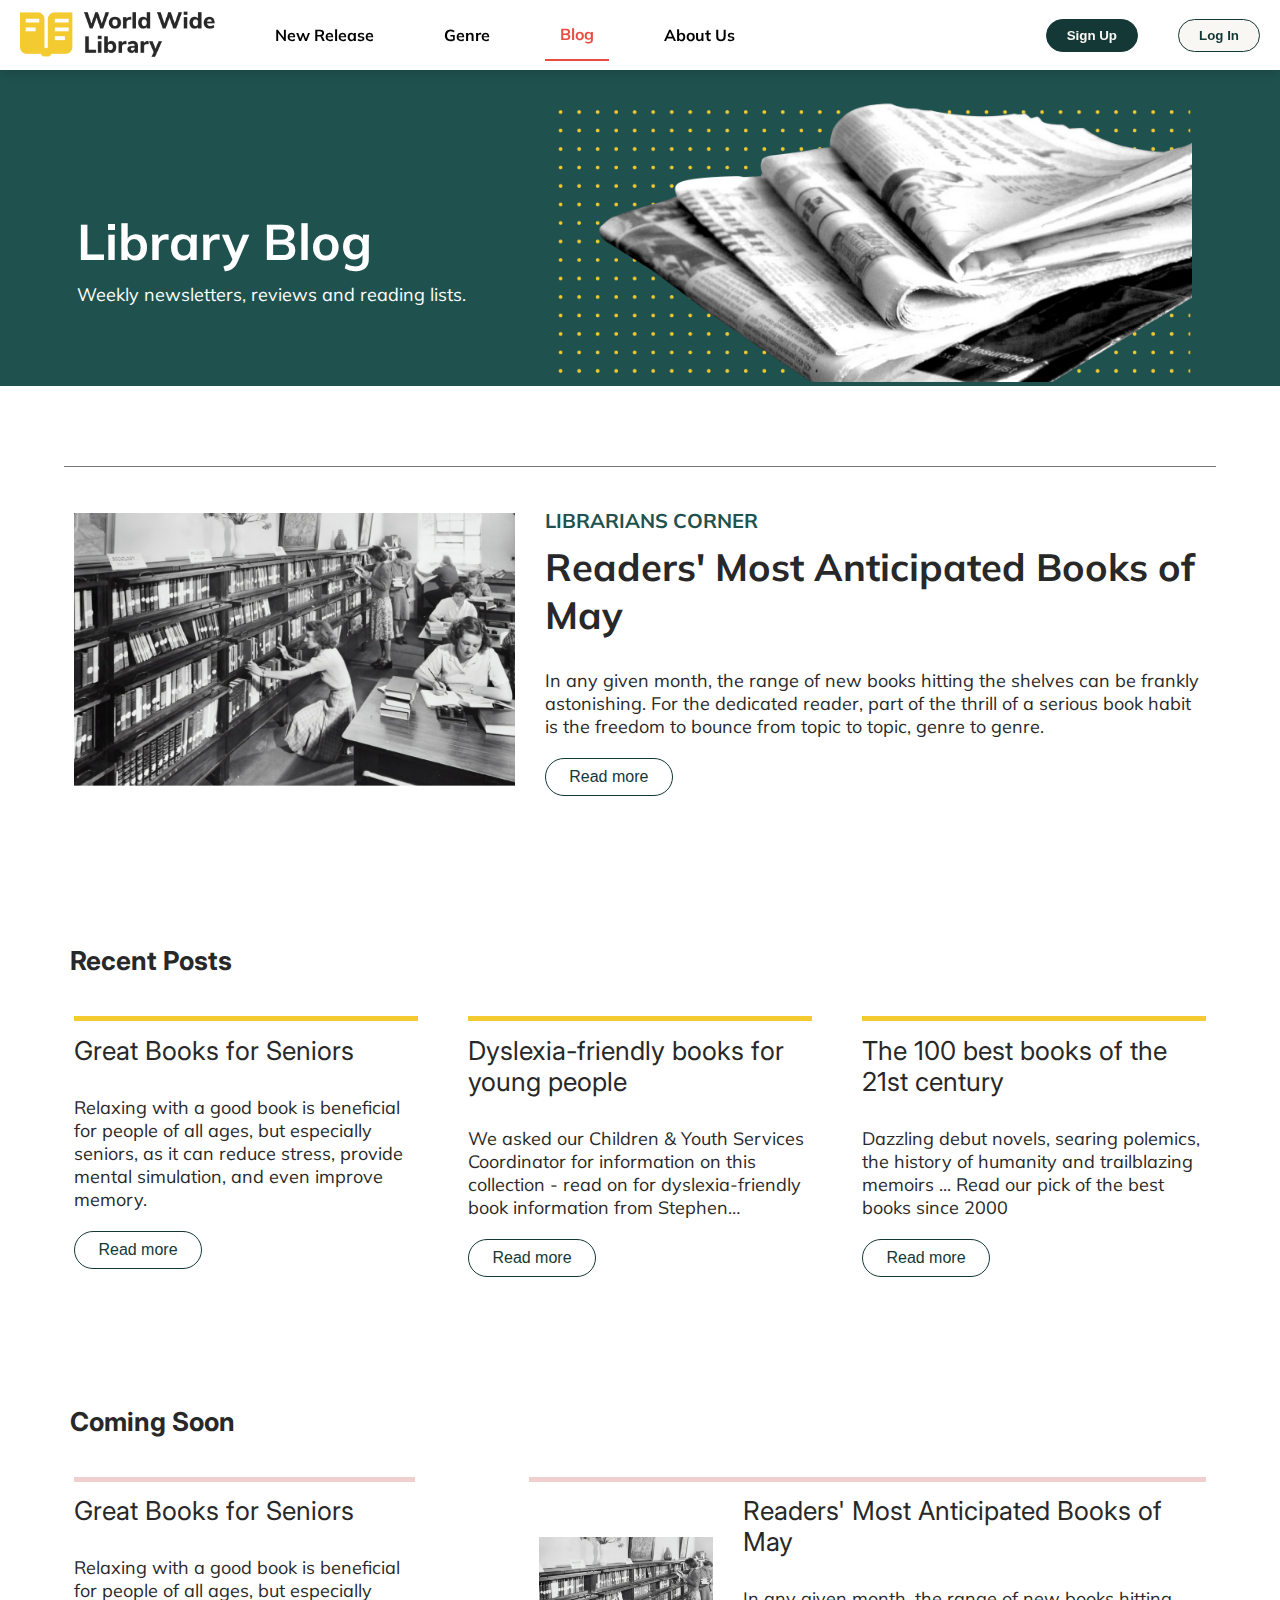
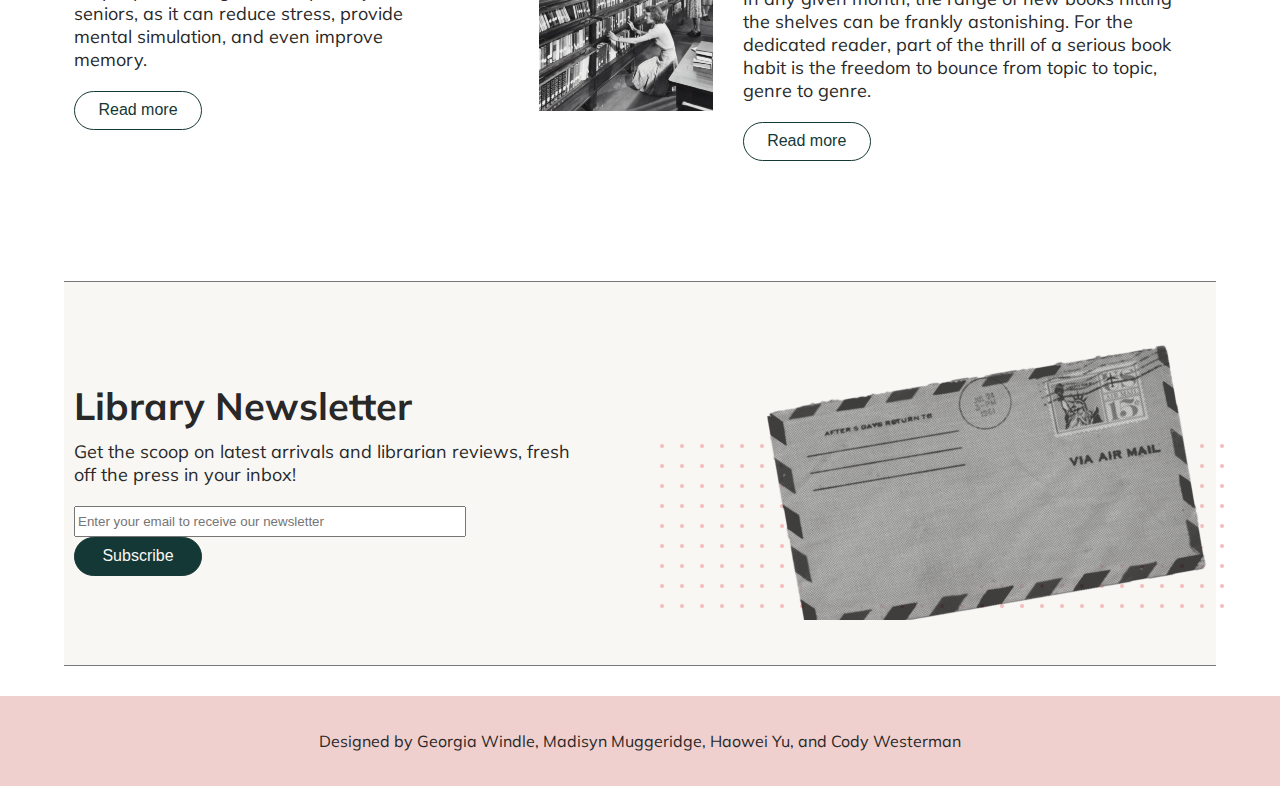
==== blog.html @ 8b312329 "commented the html pages" ====
<!DOCTYPE html>
<html lang="en">
<head>
    <link rel="stylesheet" type="text/css" href="CSS/style.css">
    <link rel="preconnect" href="https://fonts.gstatic.com">
    <link href="https://fonts.googleapis.com/css2?family=Inter:wght@400;700&family=Mulish:wght@400;700&display=swap" rel="stylesheet">

    <meta charset="UTF-8">
    <meta http-equiv="X-UA-Compatible" content="IE=edge">
    <meta name="viewport" content="width=device-width, initial-scale=1.0">
    <title>World Wide Library</title>
</head>


<body>

  <div id="nav-container">
    <div id="links">
        <a class="nav-links" id="logo" href="index.html"><img src=Assets/WWL_logo.png width="200px"></a>
        <a class="nav-links" href='#'>New Release</a>
        <a class="nav-links" href='#'>Genre</a>
        <a class="nav-links current-page" href='blog.html'>Blog</a>
        <a class="nav-links" href='#'>About Us</a>
    </div>
    <div id="buttons-home">
        <button id="signup" type="button">Sign Up</button>
        <button id="login" type="button">Log In</button>
    </div>
  </div>

    <header>
        <div class="blog-hero-grid-container"> <!-- page hero grid layout-->
            <div class="blog-hero-content">
                <h1 class="blog-hero-heading">Library Blog</h1>
                <p class="blog-hero-description">Weekly newsletters, reviews and reading lists.</p>
            </div>
            <div><img src="Assets/blog-hero-image.png" id="blog-hero" alt="black and white newspaper stack"></div>
        </div>
    </header>

  <div class="medium-spacer"></div>
  <div class="medium-spacer"></div>


    <div class="blog-grid-container blog-librarian-section"> <!-- Blog call to action section -->
        <div><img src="Assets/old-library.png" id="blog-image" alt="Black and white picture of women in library"></div>
        <div class="blog-content">
          <p class="blog-title blog-librarian-title">LIBRARIANS CORNER</p>
          <h2>Readers' Most Anticipated Books of May</h2>
          <p> In any given month, the range of new books hitting the shelves can be frankly astonishing. For the dedicated reader, 
            part of the thrill of a serious book habit is the freedom to bounce from topic to topic, genre to genre. </p>
          <button class="readMore-button">Read more</button>
          </div>
      </div>

  <div class="medium-spacer"></div>
  <div class="medium-spacer"></div>

    <h3 class="blog-tile-heading">Recent Posts</h3>   <!-- Blog post tiles (recent posts) -->
    <div class="blog-post-container">
      <div class="blog-post-content ">
        <h2 class="blog-post-title">Great Books for Seniors</h2>
        <p> Relaxing with a good book is beneficial for people of all ages, but especially seniors, 
          as it can reduce stress, provide mental simulation, and even improve memory. </p>
          <button class="readMore-button ">Read more</button>
      </div>
      <div class="blog-post-content">
        <h2 class="blog-post-title">Dyslexia-friendly books for young people</h2>
        <p> We asked our Children & Youth Services Coordinator  for information on this collection 
          - read on for dyslexia-friendly book information from Stephen… </p>
            <button class="readMore-button ">Read more</button>
      </div>
      <div class="blog-post-content">
        <h2 class="blog-post-title">The 100 best books of the 21st century</h2>
        <p> Dazzling debut novels, searing polemics, the history of humanity and trailblazing memoirs ... 
          Read our pick of the best books since 2000 </p>
        <button class="readMore-button">Read more</button>
      </div>
    </div>

    <div class="medium-spacer"></div>
    <div class="medium-spacer"></div>

    <h3 class="blog-tile-heading">Coming Soon</h3> 
  <div class="coming-soon-container"> <!-- Blog post tiles (coming soon) -->
    <div class="coming-soon-content">
      <h2 class="blog-post-title">Great Books for Seniors</h2>
      <p>Relaxing with a good book is beneficial for people of all ages, but especially seniors, 
        as it can reduce stress, provide mental simulation, and even improve memory.</p>
      <button class="readMore-button">Read more</button>
    </div>
    <div class="coming-soon-container-right">
      <div><img src="Assets/old-library-sqaure.png" id="blog-image-square" alt="Black and white picture of women in library"></div>
      <div class="blog-content">
        <h2 class="blog-post-title">Readers' Most Anticipated Books of May</h2>
        <p> In any given month, the range of new books hitting the shelves can be frankly astonishing. For the dedicated reader, 
          part of the thrill of a serious book habit is the freedom to bounce from topic to topic, genre to genre. </p>
        <button class="readMore-button">Read more</button>
      </div>
    </div>
  </div>

  <div class="medium-spacer"></div>
  <div class="medium-spacer"></div>

  <div class="newsletter-grid-container" id="horizontal-lines"> <!-- Newsletter call to action section -->
    <div id="newsletter-content">
      <h2 id="newsletter">Library Newsletter</h2>
      <p id="newsletter-text"> Get the scoop on latest arrivals and librarian reviews, fresh off the press in your inbox!</p>
      <div>
        <label id="email" for="email-input"></label>
        <input type="text" name="Email"id="email-input" placeholder="Enter your email to receive our newsletter">
        <button id="email-button" type="button">Subscribe</button>
      </div>
    </div>
    <div class="newsletter-image">
      <img src="Assets/newsletter-image-small.png"  alt="two books stacked one in front of the other">
    </div>
  </div>
    
    <script src="JS/code.js"></script>
    <footer> <!-- footer who it is designed by-->
      Designed by Georgia Windle, Madisyn Muggeridge, Haowei Yu, and Cody Westerman
      </footer>

</body>
</html>
---- CSS/style.css ----
html, body {
  margin: 0;
  padding: 0;
  background-color: #ffffff;
  font-family: 'Mulish', sans-serif;
  color: #282828;
}

/* nav */

#nav-container {
  width: 100%;
  display: inline-flex;
  flex-direction: row;
  align-content: center;
  justify-content: space-between;
  height: 70px;
  position: sticky; top: 0px;
  background-color: #ffffff;
  box-shadow: 0px 4px 8px rgba(0, 0, 0, 0.12);
}

#links, #buttons-home{
  display: inline-flex;
  justify-content: center;
  align-content: center;
}

.nav-links, #signup, #login {
  font-weight: 700;
  margin: 0px 20px;
  margin-top: auto;
  margin-bottom: auto;
  padding: 15px;
  text-decoration: none;
  color: black;
}

.nav-links:hover {
  background-color: #E84E3E;
  color: #ffffff;
  padding: 15px;
}

.current-page {
  color: #E84E3E;
  border-bottom: 2px #E84E3E solid;
}

#logo{
  margin-top: 8px;
  margin-bottom: 0px;
  padding: 0px;
}

#logo:hover {
  background-color: #ffffff;
}

/* buttons */

#signup, #login, .search-button, .readMore-button,
#email-button, .sample-button, .borrow-button  {
  padding: 8px 20px;
  border-radius: 80px;
  border: 1px solid #143836;
}

#login, .search-button,
.readMore-button, .sample-button {
  background-color: #F9F7F4;
  color: #143836;
}

.readMore-button {
  background-color: #ffffff;
}

#signup, #email-button, .borrow-button {
  background-color: #143836;
  color: #F9F7F4;
}

.borrow-button {
  margin-bottom: 10px;
}

#login:hover, 
.search-button:hover, 
.readMore-button:hover,
.sample-button:hover {
  background-color: #143836;
  color: #F9F7F4;
  cursor: pointer;
}

#signup:hover, #email-button:hover, .borrow-button:hover {
  background-color: #F9F7F4;
  color:#143836;
  cursor: pointer;
  border: 1px solid #143836;
}

.search-button, .readMore-button,
#email-button{
  width: 10vw;
  height: 3vw;
  font-size: 16px;
}

/* home and blog headers */

.hero-grid-container {
  grid-template-columns: 50fr 50fr;
  grid-gap: 48px;
  display: flex;
  padding: 40px 30px -5px 30px;
  background-color: #F9F7F4;
}

#hero-image {
  width: 50vw;
  object-position: bottom;
}

.hero-content{
  padding-top: 14vw;
  padding-left: 10vw;
  padding-right: 3vw;
}

.hero {
  margin-bottom: 24px;
}

.hero-description {
    margin-bottom: 8px;
}

#hero-input{
width: 20vw;
height: 2.3vw;
padding-left: 4px;
}

#hero-input::placeholder{
   padding-left: 4px;
}

#blog-image {
  width: 100%;
}

#blog-image-square {
  width: 100%;
  padding-top: 10px;
}

.blog-hero-grid-container {
  grid-template-columns: 50fr 50fr;
  padding: 40px 30px -5px 30px;
  grid-gap: 48px;
  display: flex;
  background-color: #1F524F;
  padding-top: 30px;
}

.blog-hero-content{
  padding-top: 6vw;
  padding-left: 6vw;
  padding-right: 3vw;
}

#blog-hero {
  width: 50vw;
}

.blog-hero-heading {
  margin-bottom: 10px;
  color: #FFFFFF;
}

.blog-hero-description {
  color: #FFFFFF;
}

.medium-spacer{
    height: 40px;
}

/* page content */

.grid-container, 
.blog-grid-container,
.newsletter-grid-container,
.blog-post-container,
.coming-soon-container,
.coming-soon-container-right, 
.book-description-container{
  display: grid;
  grid-template-columns: 13vw 13vw 13vw 13vw 13vw 13vw;
  grid-gap: 10px;
  padding: 10px;
  padding-bottom: 20px;
  justify-content: center;
  margin-left: 5vw;
  margin-right: 5vw;
}

.grid-container > div, 
.blog-grid-container > div,
.newsletter-grid-container > div,
.blog-post-container > div,
.coming-soon-container > div,
.coming-soon-container-right > div
.book-description-container > div {
  text-align: left;
  padding-top: 0.5px;
  font-size: 20px;
  margin-right: auto;
}

.blog-grid-container, .newsletter-grid-container {
  grid-template-columns: 40fr 60fr;
  padding: 40px 10px;
  grid-gap: 30px;
}

.book-description-container{
  grid-template-columns: 50fr 50fr;
  border-bottom: 1px #787878 solid;
  align-items: center;
   justify-items: center;
   padding-top: 20px;
   padding-bottom: 40px;
}

.book-description > h2 {
  margin-bottom: 10px;
}

.book-options {
  display: flex;
  flex-direction: column;
  justify-content: center;
}

#book-image-description{
  margin: 30px 0px;
  border-radius: 10px;
}

.book-synopsis >p {
  padding: 20px 0px;
  margin-bottom: 0px;
}

.book-details {
  display: flex;
  flex-direction: row;
  justify-content: space-between;
  padding-top: 20px;
}

.book-author {
  font-size: 25px;
}


.newsletter-grid-container {
  background-color: #F9F7F4;
  grid-template-columns: 60fr 4fr;
  margin-bottom: 30px;
  grid-gap: 10px;
}

.blog-grid-container > div, 
.newsletter-grid-container > div,
.coming-soon-container-right > div {
  margin: auto;
  color: #282828;
}

.coming-soon-container {
  grid-template-columns: 31.5fr 68.5fr;
  grid-gap: 50px;
}

.coming-soon-container-right {
  grid-template-columns: 40fr 60fr;
  grid-gap: 30px;
  border-top: solid 5px #F0D0CE;
  display: flex;
  justify-content: center;
}

.coming-soon-large-title {
  margin-bottom: 10px;
}

.blog-librarian-section {
  border-top: 1px #787878 solid;
}

.blog-librarian-title {
  font-weight: 700;
  font-size: 20px;
}

.blog-post-title {
  margin-top: 1vw;
  margin-bottom: 30px;
  font-family: 'Inter', sans-serif;
  font-style: normal;
  font-size: 26px;
  font-weight: 400;
}

.blog-tile-heading {
  margin-left: 5.5vw;
  font-family: 'Inter', sans-serif;
  font-style: normal;
  font-weight: 700;
  font-size: 26px;
  line-height: 38px;
}

.blog-post-container {
  display:grid;
  grid-template-columns: auto auto auto;
  grid-gap: 50px;
}

.blog-post-content {
  border-top: 5px solid #F3CA30;
}

.coming-soon-content {
  border-top: solid 5px #F0D0CE;
}

.newsletter-image {
  width: 90%;
}

#horizontal-lines {
  border-bottom: 1px #787878 solid;
  border-top: 1px #787878 solid;
}

.blog-title {
  color: #1F524F;
  margin: 0px;
}

#newsletter {
  margin-bottom: 10px;
}

#email-input {
  width: 30vw;
  height: 2vw;
}

#email {
  display: flex;
}

h3 {
  margin-left: 8.5vw;
  font-style: normal;
  font-weight: 600;
  font-size: 25px;
  line-height: 38px;
}
  
h4 {
  font-size: 18px;
  padding-top: 0;
  margin-bottom: 0px;
}
  
h2 {
  margin-top: 10px;
  margin-bottom: 30px;
  font-size: 38px;
}
  
h1 {
  font-size: 50px;
}
  
p{
  margin-top: 0px;
  margin-bottom: 20px;
  font-size: 18px;
}

footer{
  background-color: #F0D0CE;
  height: 10vh;
  text-align: center;
  display: flex;
  justify-content: center;
  flex-direction: column;
}

/* Book hover  */

#book-image {
  width: 100%;
  backface-visibility: hidden;
  opacity: 1;
  display: block;
  transition: .5s ease;
}

.book-zoom{
  overflow: hidden;
  border-radius: 3%;
  position: relative;
}

.book-zoom:hover #book-image {
  transform: scale(1.1);
  filter: blur(2px);
  transition: all .5s ease;
}

.book-zoom:hover .hidden-background {
  opacity: 1;
}

.hidden-text {
  font-size: 20px;
  line-height: 27px;
  color: #FFFFFF;

  justify-content: center;
  align-items: center;
  padding: 16px 32px;
  background: #282828;
  border-radius: 80px;

  margin: auto;
}

.hidden-background{
    transition: .5s ease;
    opacity: 0;
    position: absolute;
    top: 50%;
    left: 50%;
    transform: translate(-50%, -50%);
    -ms-transform: translate(-50%, -50%);
    text-align: center;
}
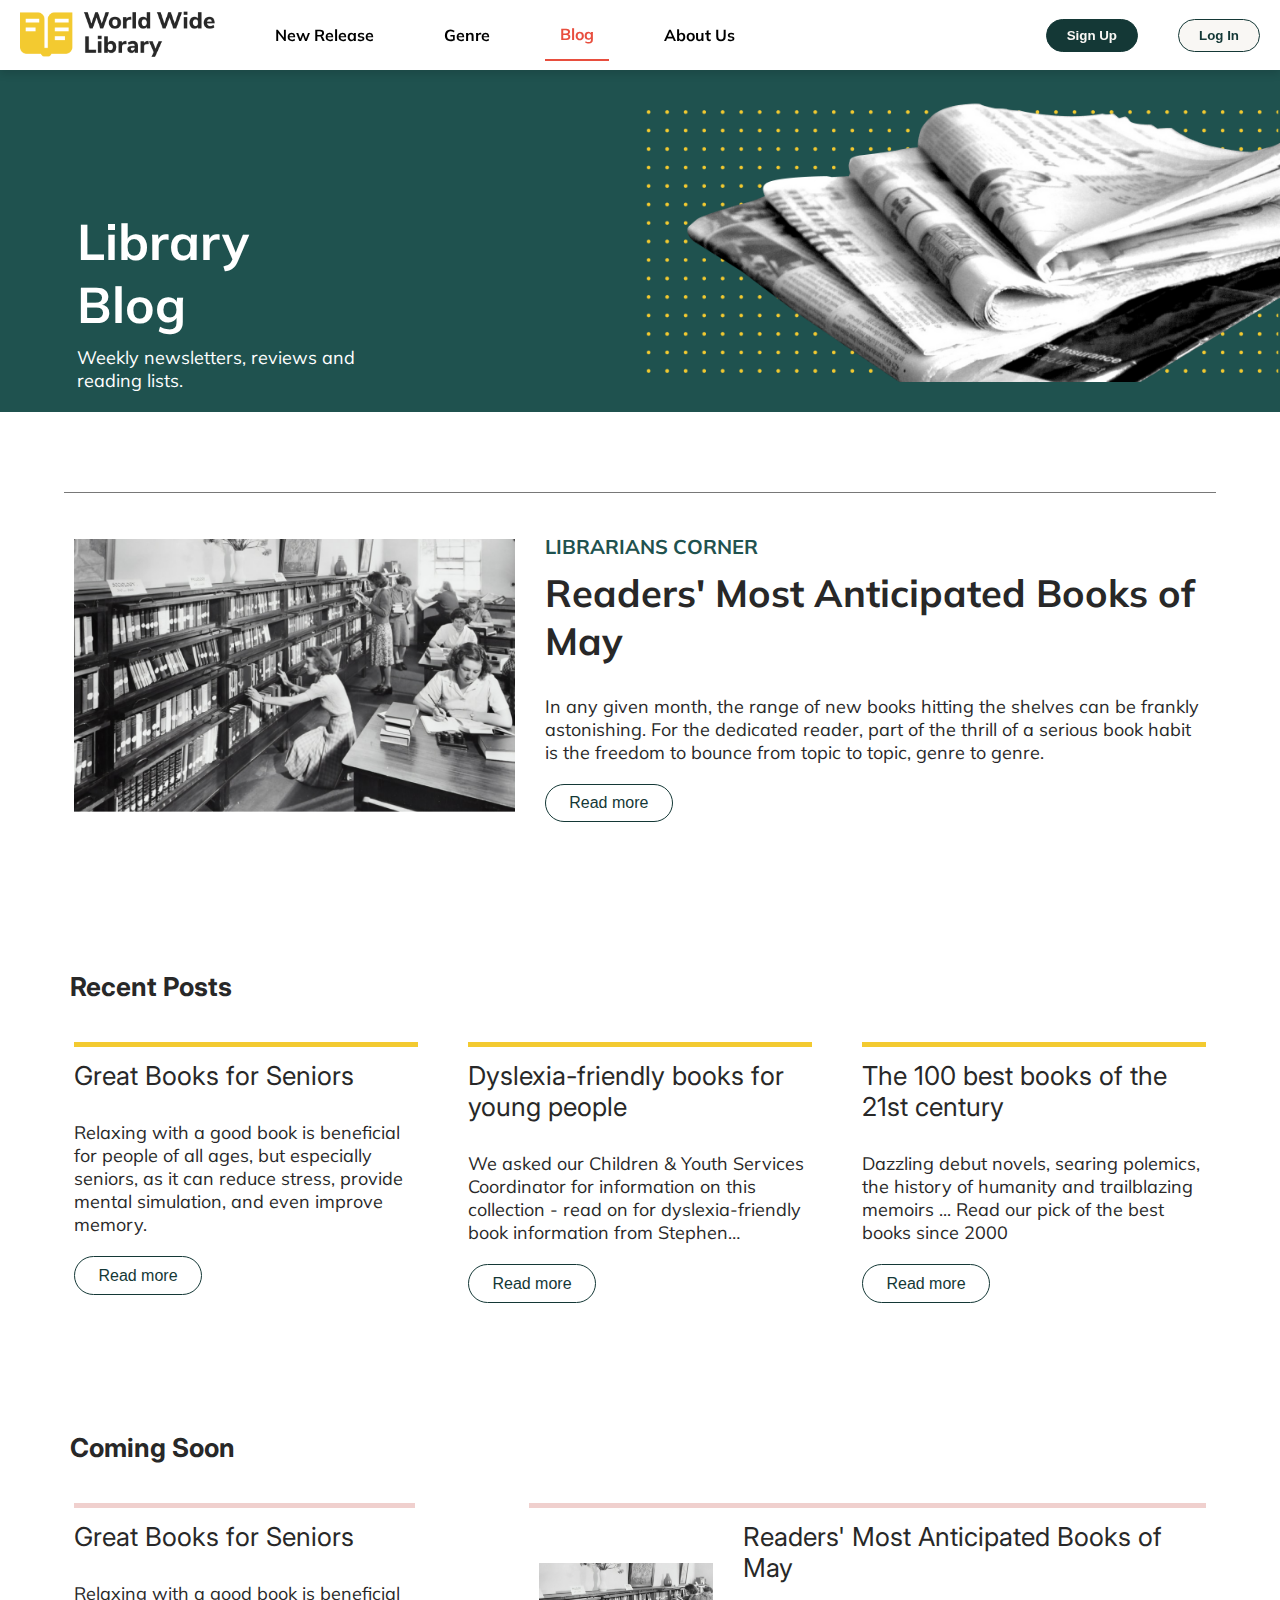
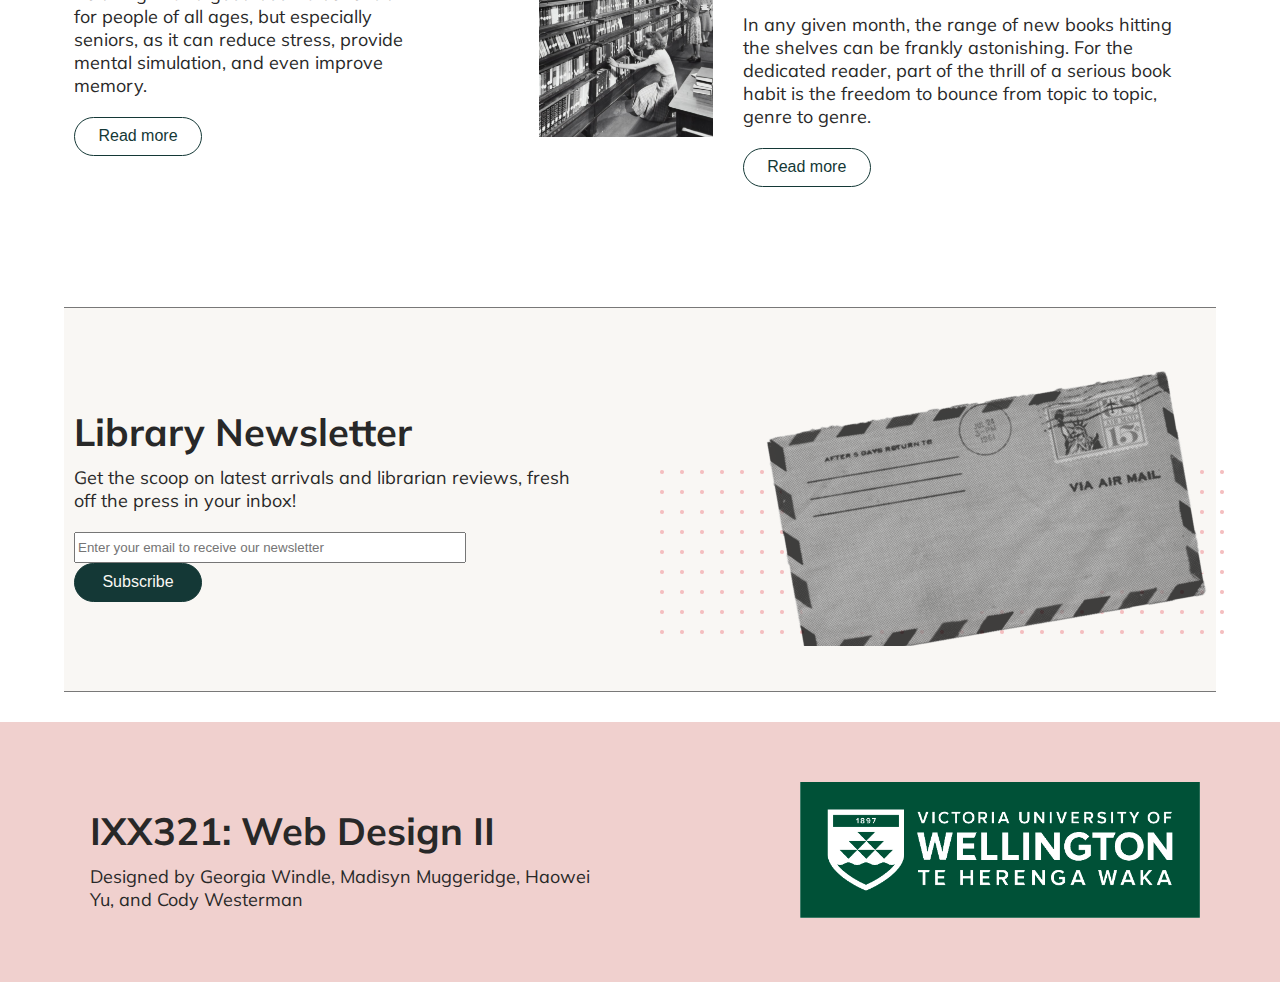
==== commit 07419854: "Nav font fix + Updated Footer" ====
--- a/blog.html
+++ b/blog.html
@@ -117,11 +117,45 @@
       <img src="Assets/newsletter-image-small.png"  alt="two books stacked one in front of the other">
     </div>
   </div>
+
+  <div class="footer-container"> <!-- Newsletter call to action section -->
+    <div id="footer-content">
+      <h2 id="newsletter">IXX321: Web Design II</h2>
+      <p id="newsletter-text">Designed by Georgia Windle, Madisyn Muggeridge, Haowei Yu, and Cody Westerman</p>
+    </div>
+    <div class="footer-image">
+      <img src="Assets/logoVUW.png" width="400px"  alt="two books stacked one in front of the other">
+    </div>
+  </div>
     
     <script src="JS/code.js"></script>
-    <footer> <!-- footer who it is designed by-->
-      Designed by Georgia Windle, Madisyn Muggeridge, Haowei Yu, and Cody Westerman
-      </footer>
 
 </body>
-</html>+</html>
+
+
+
+
+<!--<footer> 
+  <div class="footer-content" id="horizontal-lines">
+    <div id="newsletter-content">
+      <h2 id="newsletter">IXXN321: Web Design II</h2>
+      <p id="newsletter-text"> Designed by Georgia Windle, Madisyn Muggeridge, Haowei Yu, and Cody Westerman</p>
+    </div>
+    <div class="newsletter-image">
+      <img src="Assets/logoVUW.png" width="400px"  alt="two books stacked one in front of the other">
+    </div>
+  </div>
+</footer> */
+
+      <!-- <div class="footer-content">
+        <p>Designed by Georgia Windle, Madisyn Muggeridge, Haowei Yu, and Cody Westerman <br>
+        For IXXN321: Web Deisgn II<br><br>
+        <ul>
+          <li>Designged in Figma</li>
+          <li>Developed with Visual Studio</li>
+          <li>Hosted on Github</li>
+        </ul>
+      </p>
+      <img class="footer-img" src="Assets/logoVUW.png" width="20%"  alt="Victoria Univesity of Wellington Logo">
+      </div>--- a/CSS/style.css
+++ b/CSS/style.css
@@ -18,6 +18,7 @@
   position: sticky; top: 0px;
   background-color: #ffffff;
   box-shadow: 0px 4px 8px rgba(0, 0, 0, 0.12);
+  z-index: 2;
 }
 
 #links, #buttons-home{
@@ -172,6 +173,7 @@
 }
 
 #blog-hero {
+padding-left: 15vw;
   width: 50vw;
 }
 
@@ -226,6 +228,8 @@
   grid-gap: 30px;
 }
 
+
+
 .book-description-container{
   grid-template-columns: 50fr 50fr;
   border-bottom: 1px #787878 solid;
@@ -394,15 +398,6 @@
   margin-top: 0px;
   margin-bottom: 20px;
   font-size: 18px;
-}
-
-footer{
-  background-color: #F0D0CE;
-  height: 10vh;
-  text-align: center;
-  display: flex;
-  justify-content: center;
-  flex-direction: column;
 }
 
 /* Book hover  */
@@ -456,3 +451,21 @@
     text-align: center;
 }
 
+.footer-container {
+  display: flex;
+  justify-content: space-evenly;
+  margin: 0;
+  background-color: #F0D0CE;
+}
+
+#footer-content {
+  margin-left: 90px;
+  margin-right: 15vw;
+  margin-top: 75px;
+}
+
+.footer-image > img {
+  margin-top: 60px;
+  margin-right: 80px;
+  margin-bottom: 60px; 
+}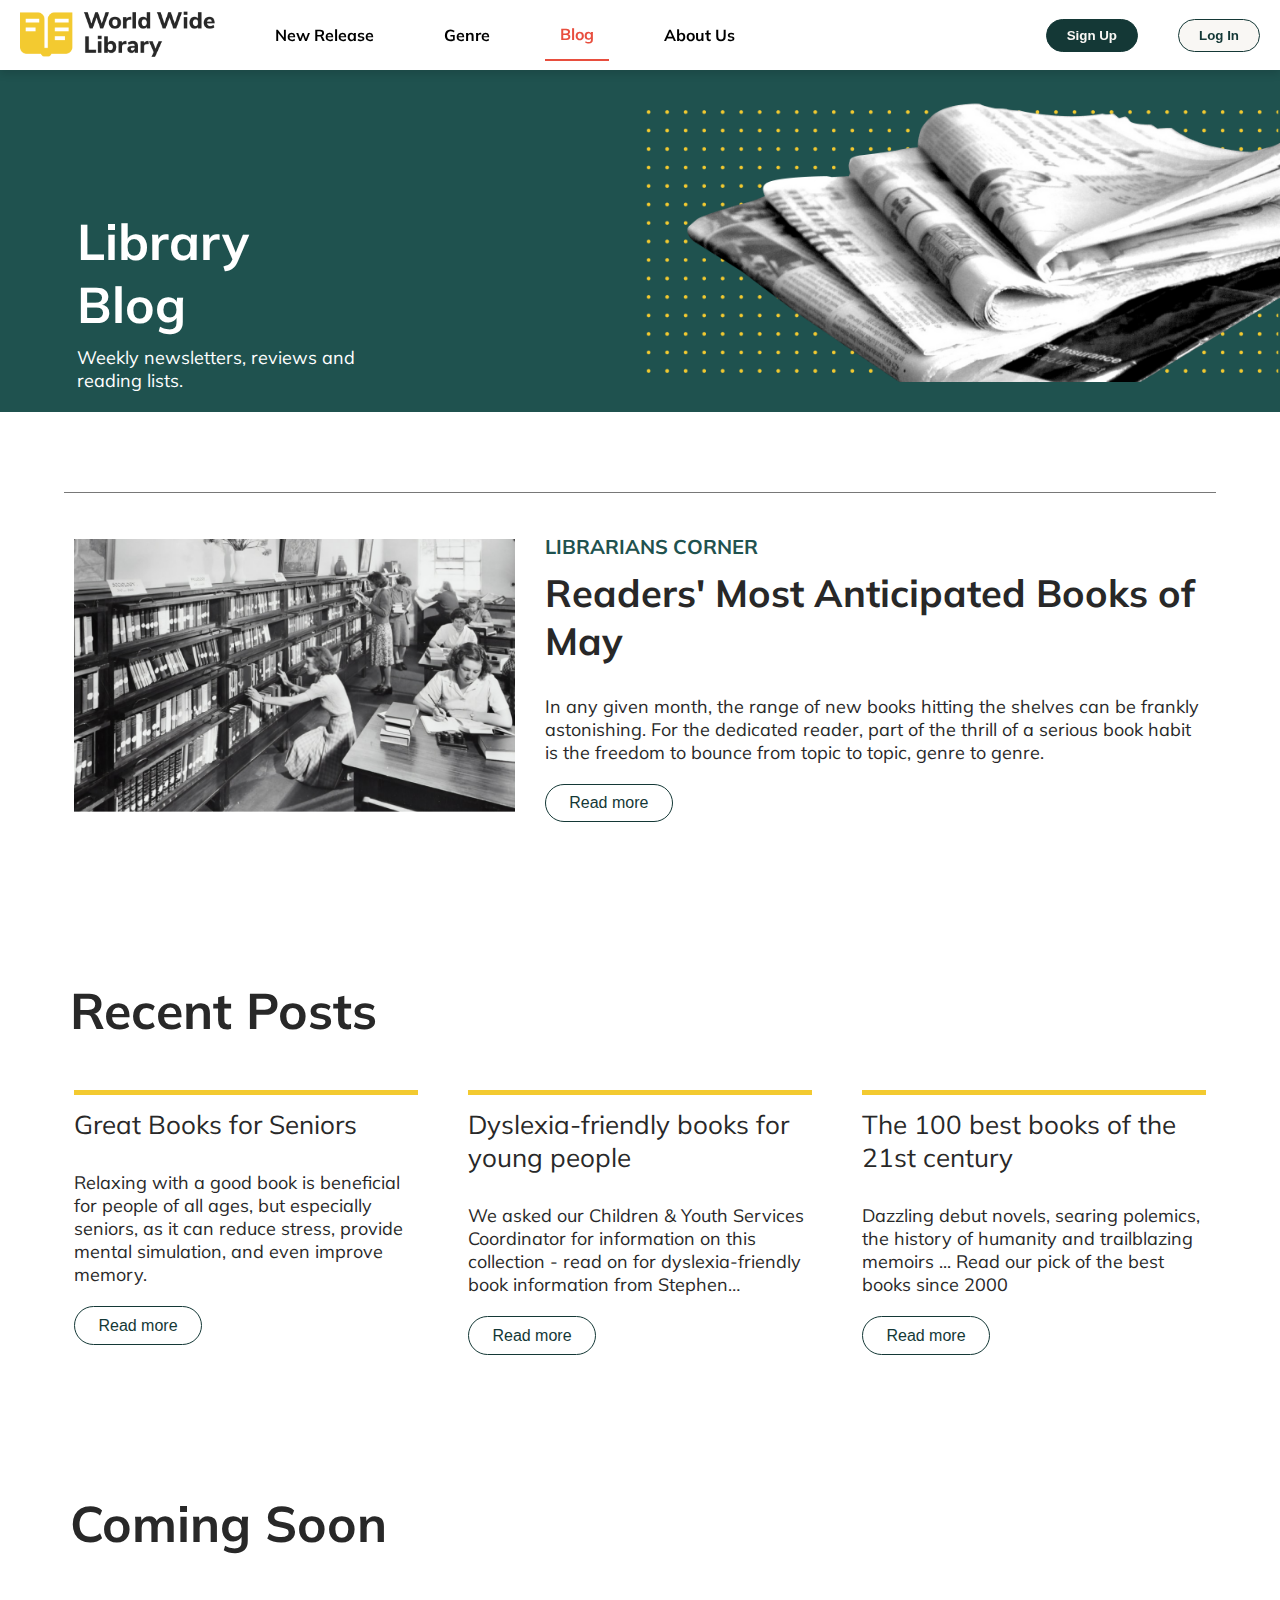
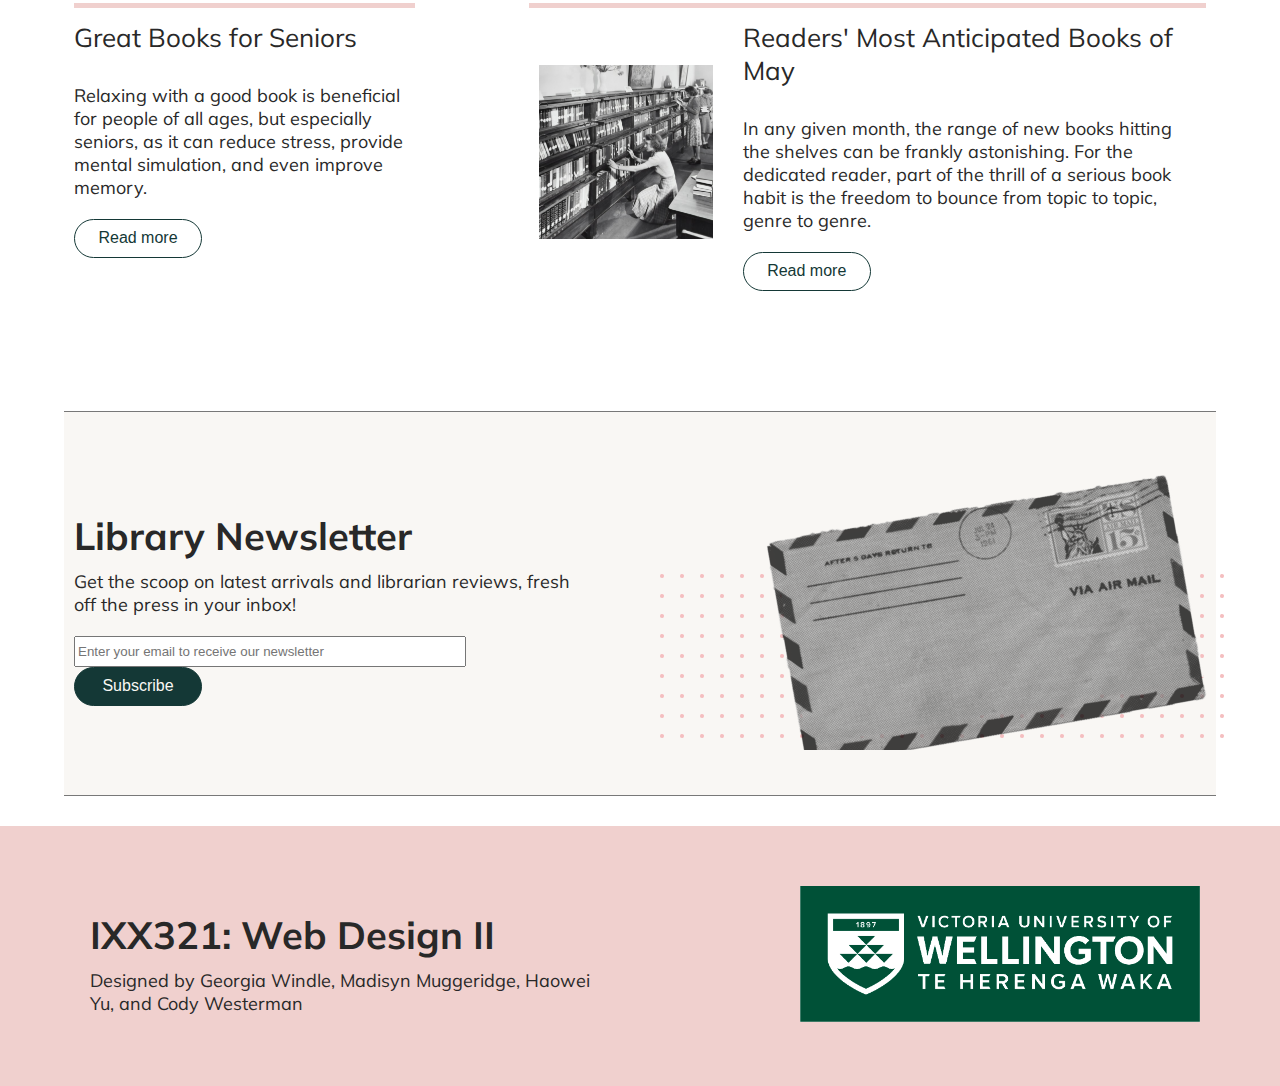
==== commit 58f47cff: "Carry over footer to Home page" ====
--- a/blog.html
+++ b/blog.html
@@ -118,7 +118,7 @@
     </div>
   </div>
 
-  <div class="footer-container"> <!-- Newsletter call to action section -->
+  <div class="footer-container"> <!-- Footer Section -->
     <div id="footer-content">
       <h2 id="newsletter">IXX321: Web Design II</h2>
       <p id="newsletter-text">Designed by Georgia Windle, Madisyn Muggeridge, Haowei Yu, and Cody Westerman</p>
@@ -131,31 +131,4 @@
     <script src="JS/code.js"></script>
 
 </body>
-</html>
-
-
-
-
-<!--<footer> 
-  <div class="footer-content" id="horizontal-lines">
-    <div id="newsletter-content">
-      <h2 id="newsletter">IXXN321: Web Design II</h2>
-      <p id="newsletter-text"> Designed by Georgia Windle, Madisyn Muggeridge, Haowei Yu, and Cody Westerman</p>
-    </div>
-    <div class="newsletter-image">
-      <img src="Assets/logoVUW.png" width="400px"  alt="two books stacked one in front of the other">
-    </div>
-  </div>
-</footer> */
-
-      <!-- <div class="footer-content">
-        <p>Designed by Georgia Windle, Madisyn Muggeridge, Haowei Yu, and Cody Westerman <br>
-        For IXXN321: Web Deisgn II<br><br>
-        <ul>
-          <li>Designged in Figma</li>
-          <li>Developed with Visual Studio</li>
-          <li>Hosted on Github</li>
-        </ul>
-      </p>
-      <img class="footer-img" src="Assets/logoVUW.png" width="20%"  alt="Victoria Univesity of Wellington Logo">
-      </div>+</html>--- a/CSS/style.css
+++ b/CSS/style.css
@@ -314,7 +314,6 @@
 .blog-post-title {
   margin-top: 1vw;
   margin-bottom: 30px;
-  font-family: 'Inter', sans-serif;
   font-style: normal;
   font-size: 26px;
   font-weight: 400;
@@ -322,10 +321,9 @@
 
 .blog-tile-heading {
   margin-left: 5.5vw;
-  font-family: 'Inter', sans-serif;
   font-style: normal;
   font-weight: 700;
-  font-size: 26px;
+  font-size: 50px;
   line-height: 38px;
 }
 
@@ -370,16 +368,18 @@
   display: flex;
 }
 
+
+/* fonts  */
 h3 {
   margin-left: 8.5vw;
   font-style: normal;
   font-weight: 600;
-  font-size: 25px;
+  font-size: 50px;
   line-height: 38px;
 }
   
 h4 {
-  font-size: 18px;
+  font-size: 18px; 
   padding-top: 0;
   margin-bottom: 0px;
 }
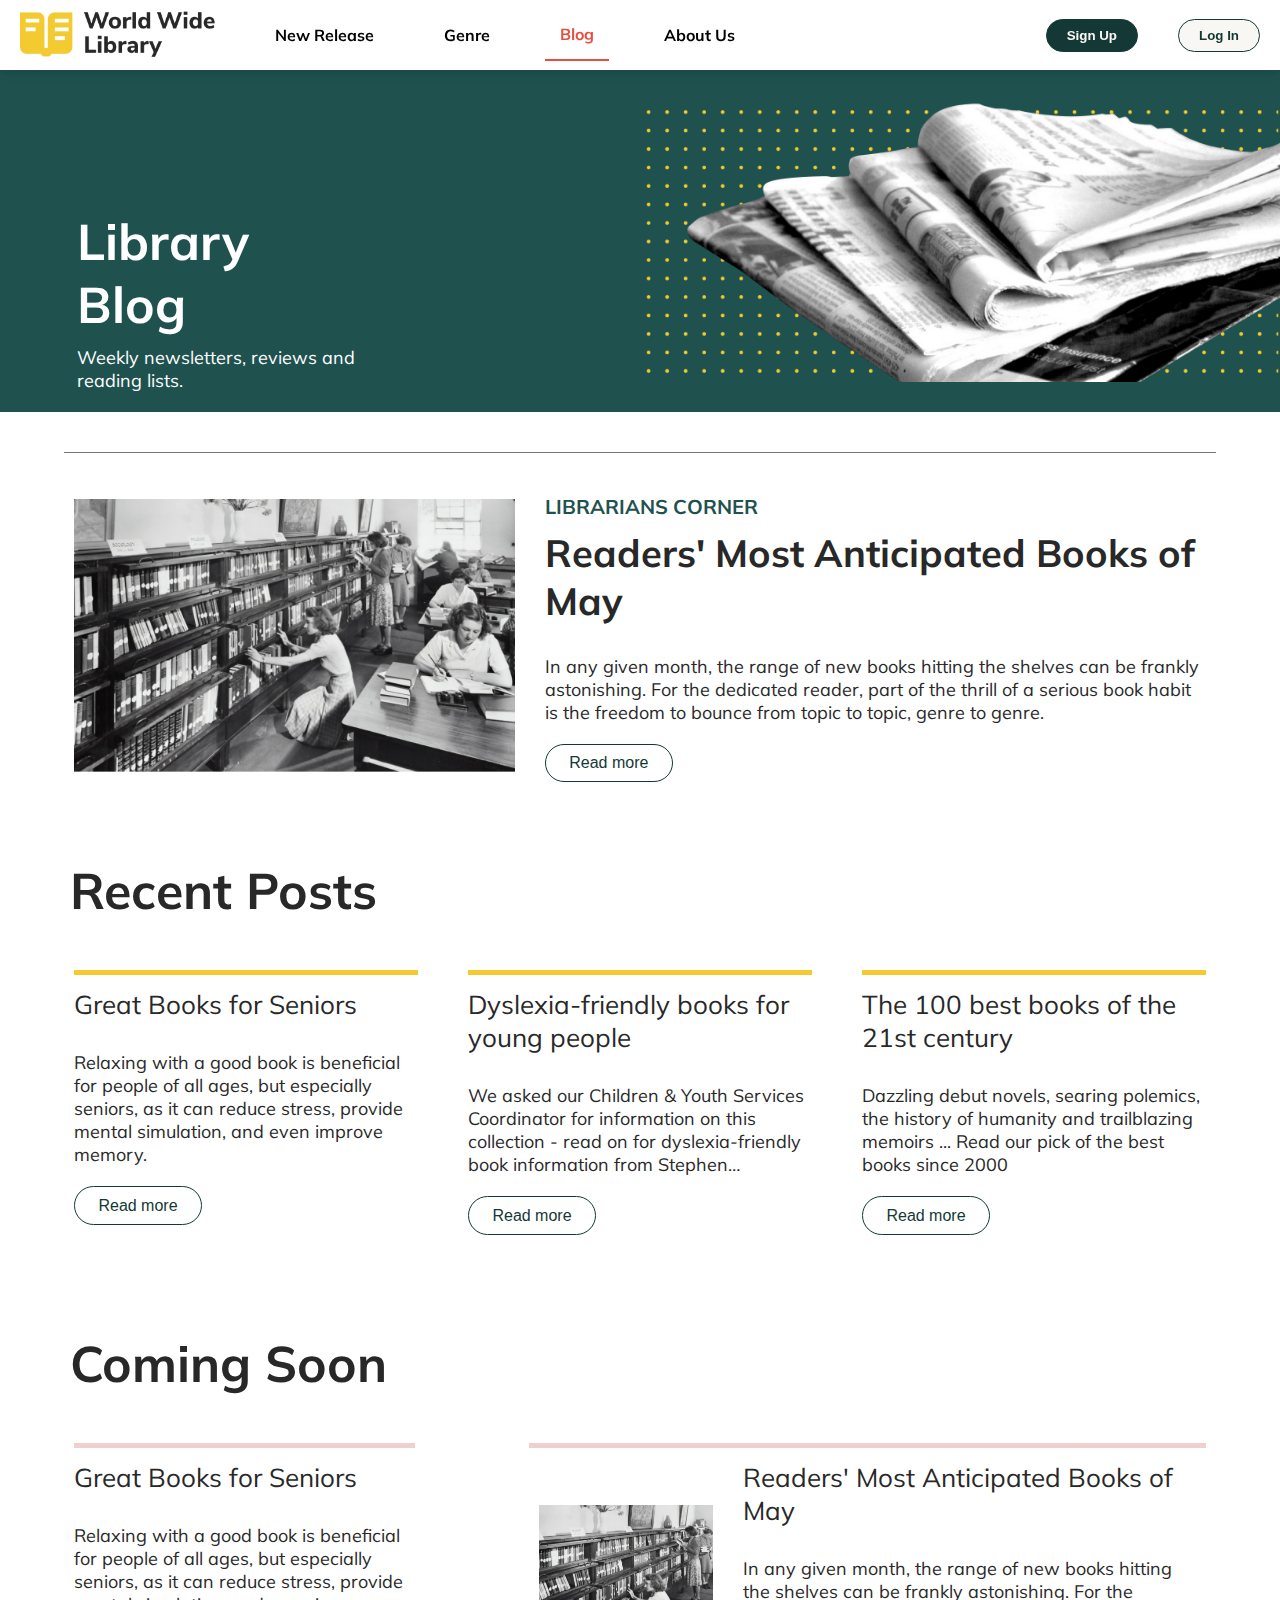
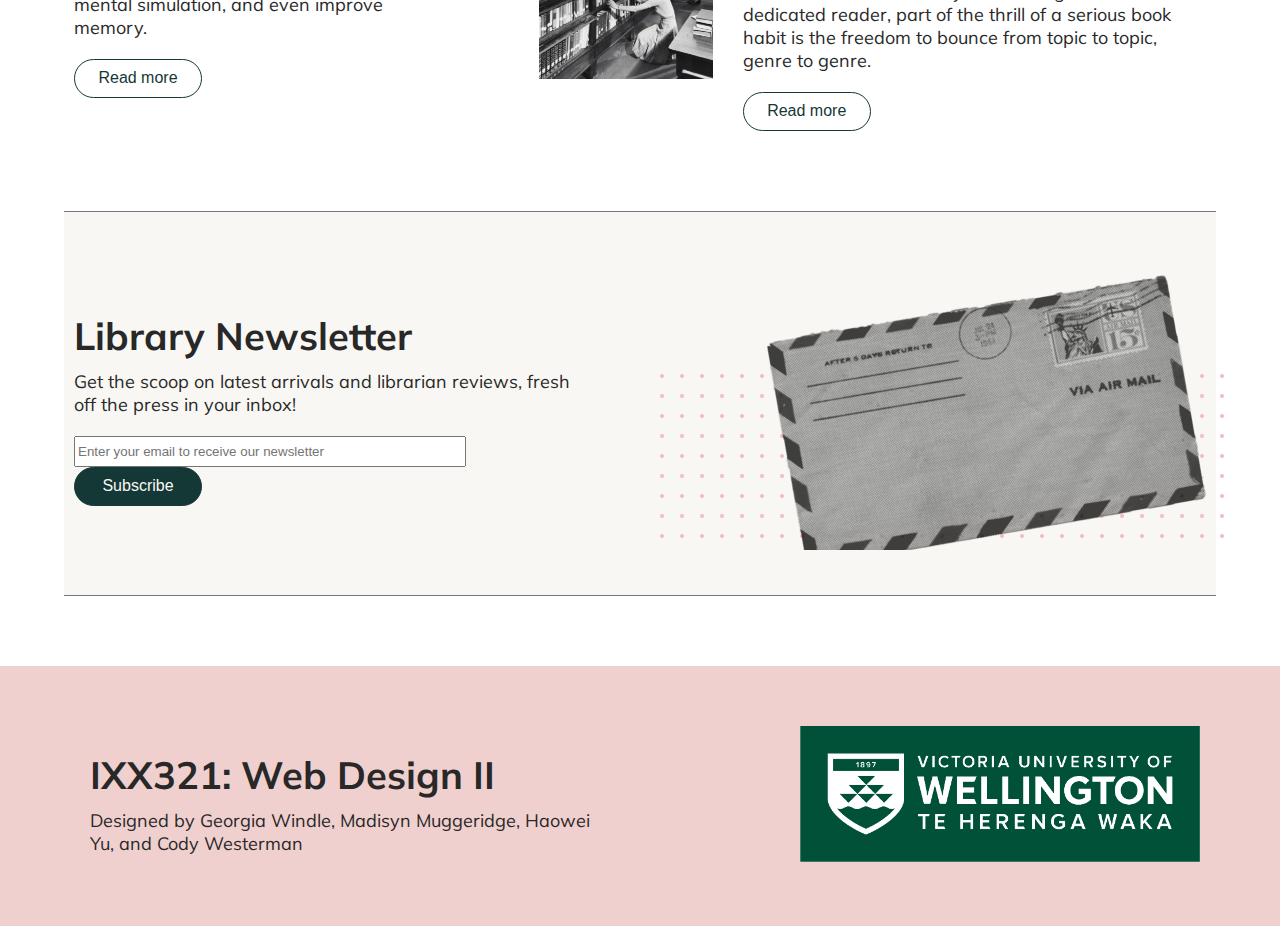
==== commit aa3e1fd0: "small blog page spacing adjustment" ====
--- a/blog.html
+++ b/blog.html
@@ -38,10 +38,8 @@
         </div>
     </header>
 
-  <div class="medium-spacer"></div>
-  <div class="medium-spacer"></div>
-
-
+    <div class="medium-spacer"></div>
+    
     <div class="blog-grid-container blog-librarian-section"> <!-- Blog call to action section -->
         <div><img src="Assets/old-library.png" id="blog-image" alt="Black and white picture of women in library"></div>
         <div class="blog-content">
@@ -53,8 +51,6 @@
           </div>
       </div>
 
-  <div class="medium-spacer"></div>
-  <div class="medium-spacer"></div>
 
     <h3 class="blog-tile-heading">Recent Posts</h3>   <!-- Blog post tiles (recent posts) -->
     <div class="blog-post-container">
@@ -79,7 +75,6 @@
     </div>
 
     <div class="medium-spacer"></div>
-    <div class="medium-spacer"></div>
 
     <h3 class="blog-tile-heading">Coming Soon</h3> 
   <div class="coming-soon-container"> <!-- Blog post tiles (coming soon) -->
@@ -101,7 +96,6 @@
   </div>
 
   <div class="medium-spacer"></div>
-  <div class="medium-spacer"></div>
 
   <div class="newsletter-grid-container" id="horizontal-lines"> <!-- Newsletter call to action section -->
     <div id="newsletter-content">
@@ -118,6 +112,8 @@
     </div>
   </div>
 
+  <div class="medium-spacer"></div>
+
   <div class="footer-container"> <!-- Footer Section -->
     <div id="footer-content">
       <h2 id="newsletter">IXX321: Web Design II</h2>
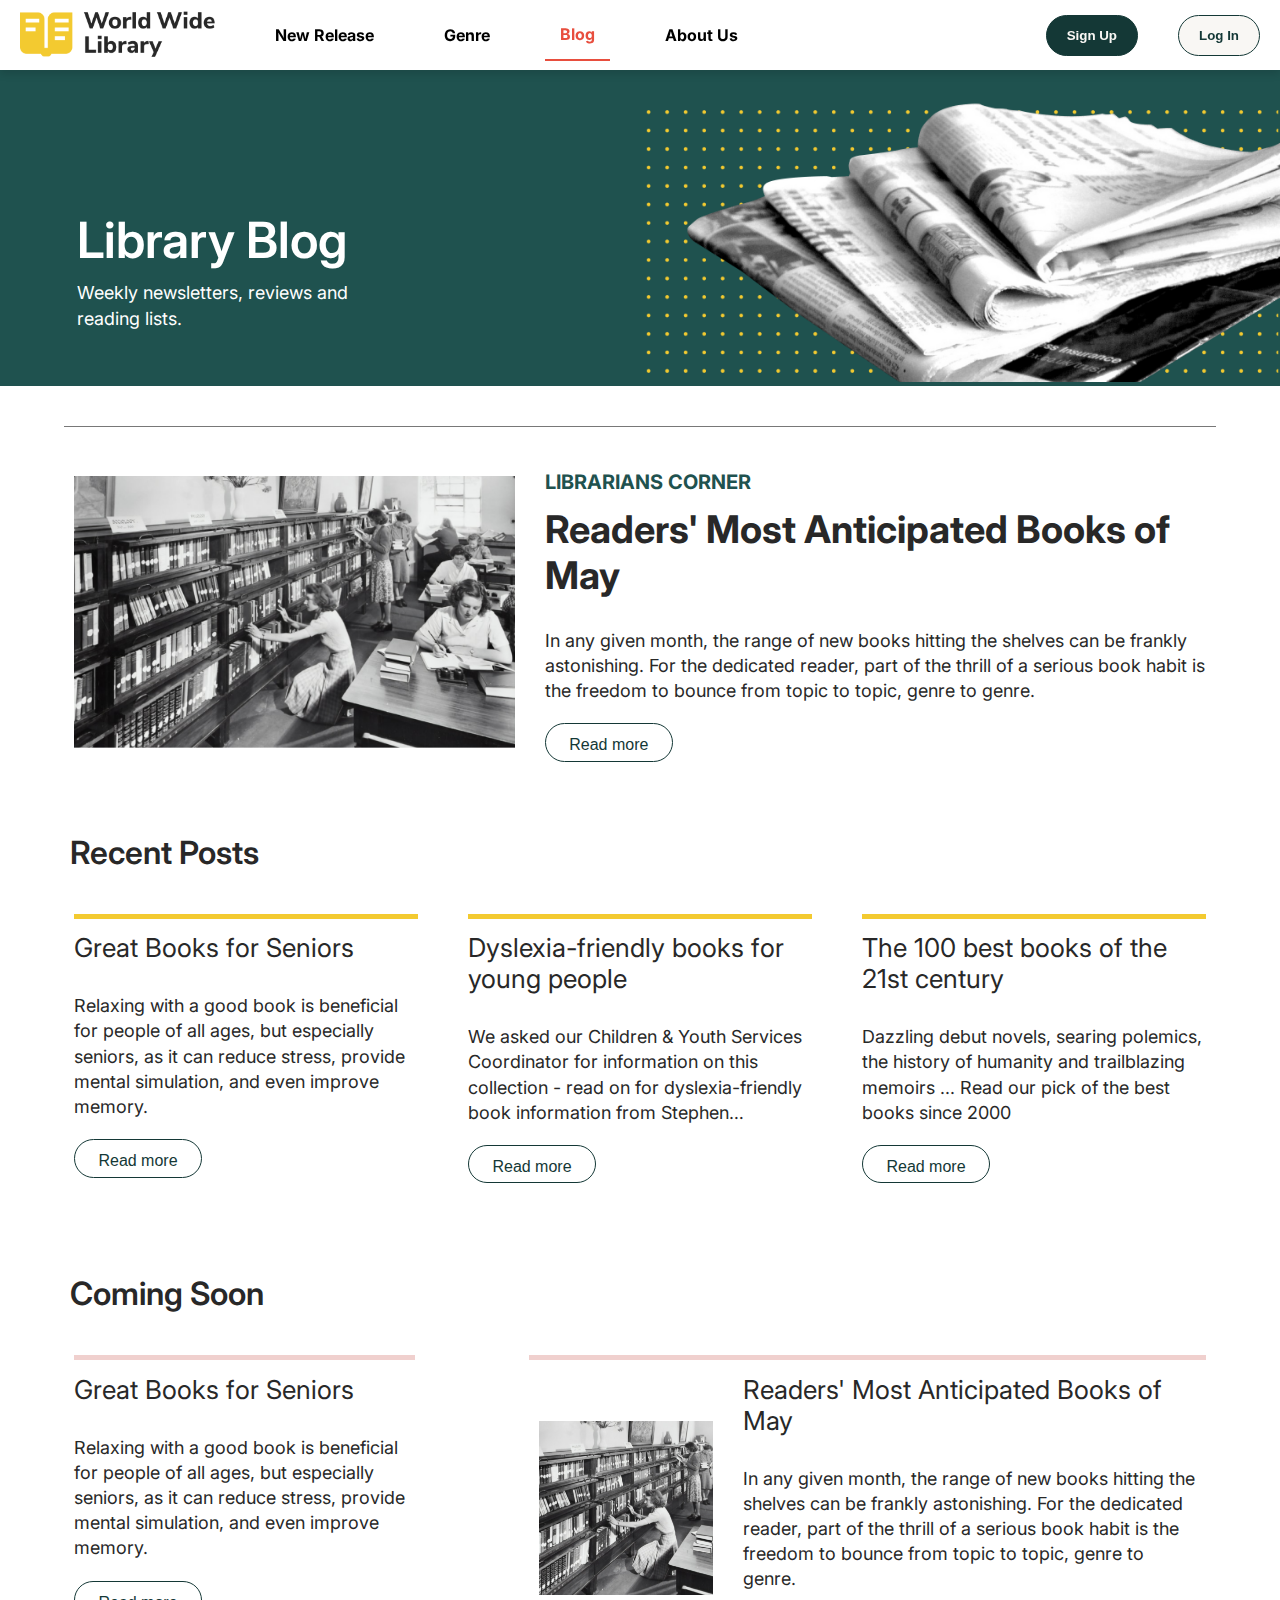
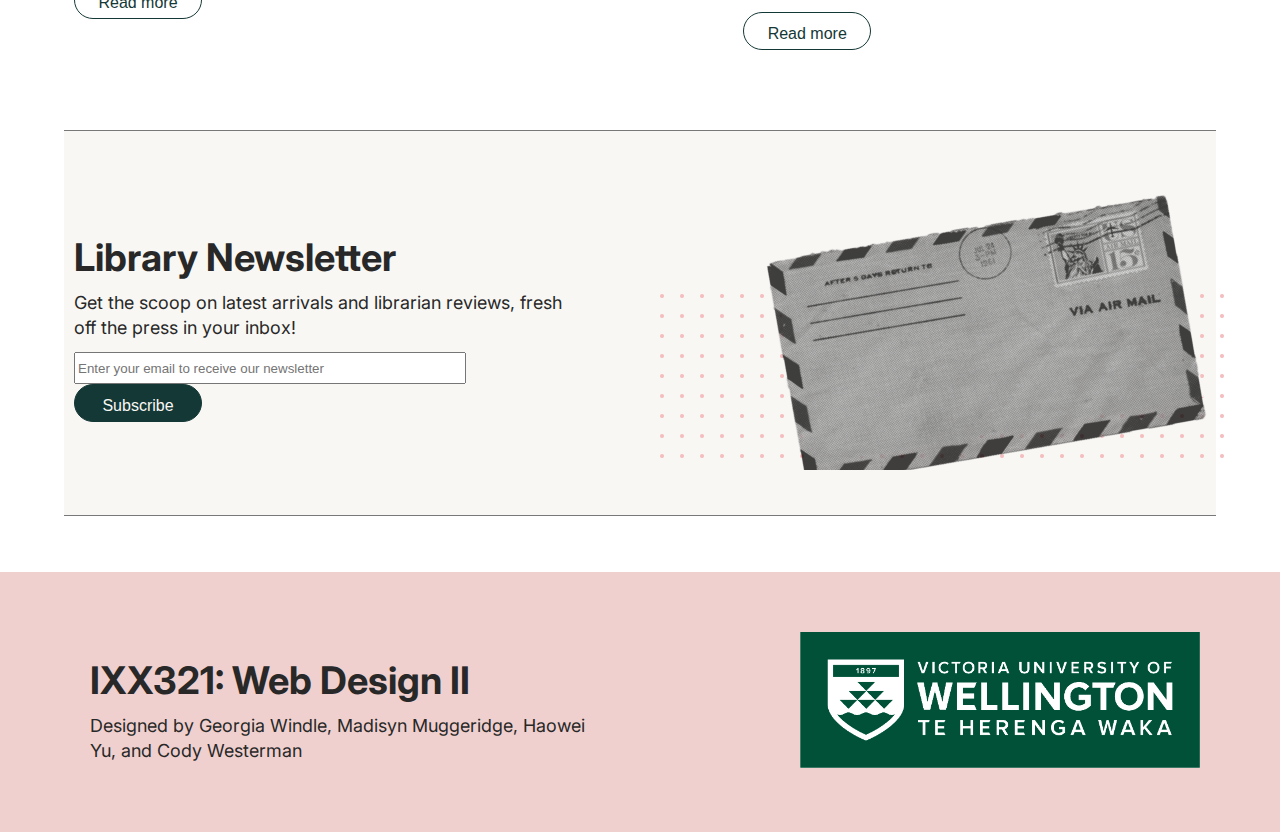
==== commit 59edb3fc: "added padding to newsletter cta" ====
--- a/blog.html
+++ b/blog.html
@@ -112,8 +112,6 @@
     </div>
   </div>
 
-  <div class="medium-spacer"></div>
-
   <div class="footer-container"> <!-- Footer Section -->
     <div id="footer-content">
       <h2 id="newsletter">IXX321: Web Design II</h2>
--- a/CSS/style.css
+++ b/CSS/style.css
@@ -2,7 +2,7 @@
   margin: 0;
   padding: 0;
   background-color: #ffffff;
-  font-family: 'Mulish', sans-serif;
+  font-family: 'Inter', sans-serif;
   color: #282828;
 }
 
@@ -62,7 +62,7 @@
 
 #signup, #login, .search-button, .readMore-button,
 #email-button, .sample-button, .borrow-button  {
-  padding: 8px 20px;
+  padding: 12px 20px;
   border-radius: 80px;
   border: 1px solid #143836;
 }
@@ -75,6 +75,7 @@
 
 .readMore-button {
   background-color: #ffffff;
+  margin-top: 8px;
 }
 
 #signup, #email-button, .borrow-button {
@@ -83,7 +84,12 @@
 }
 
 .borrow-button {
-  margin-bottom: 10px;
+  margin-bottom: 16px;
+  font-size: 18px;
+}
+
+.sample-button{
+  font-size: 18px;
 }
 
 #login:hover, 
@@ -274,7 +280,7 @@
 .newsletter-grid-container {
   background-color: #F9F7F4;
   grid-template-columns: 60fr 4fr;
-  margin-bottom: 30px;
+  margin-bottom: 56px;
   grid-gap: 10px;
 }
 
@@ -322,8 +328,8 @@
 .blog-tile-heading {
   margin-left: 5.5vw;
   font-style: normal;
-  font-weight: 700;
-  font-size: 50px;
+  font-weight: 600;
+  font-size: 32px;
   line-height: 38px;
 }
 
@@ -374,13 +380,13 @@
   margin-left: 8.5vw;
   font-style: normal;
   font-weight: 600;
-  font-size: 50px;
+  font-size: 32px;
   line-height: 38px;
 }
   
 h4 {
   font-size: 18px; 
-  padding-top: 0;
+  margin-top:0px;
   margin-bottom: 0px;
 }
   
@@ -392,12 +398,14 @@
   
 h1 {
   font-size: 50px;
+  font-weight: 600;
 }
   
 p{
   margin-top: 0px;
-  margin-bottom: 20px;
+  margin-bottom: 12px;
   font-size: 18px;
+  line-height: 140%;
 }
 
 /* Book hover  */
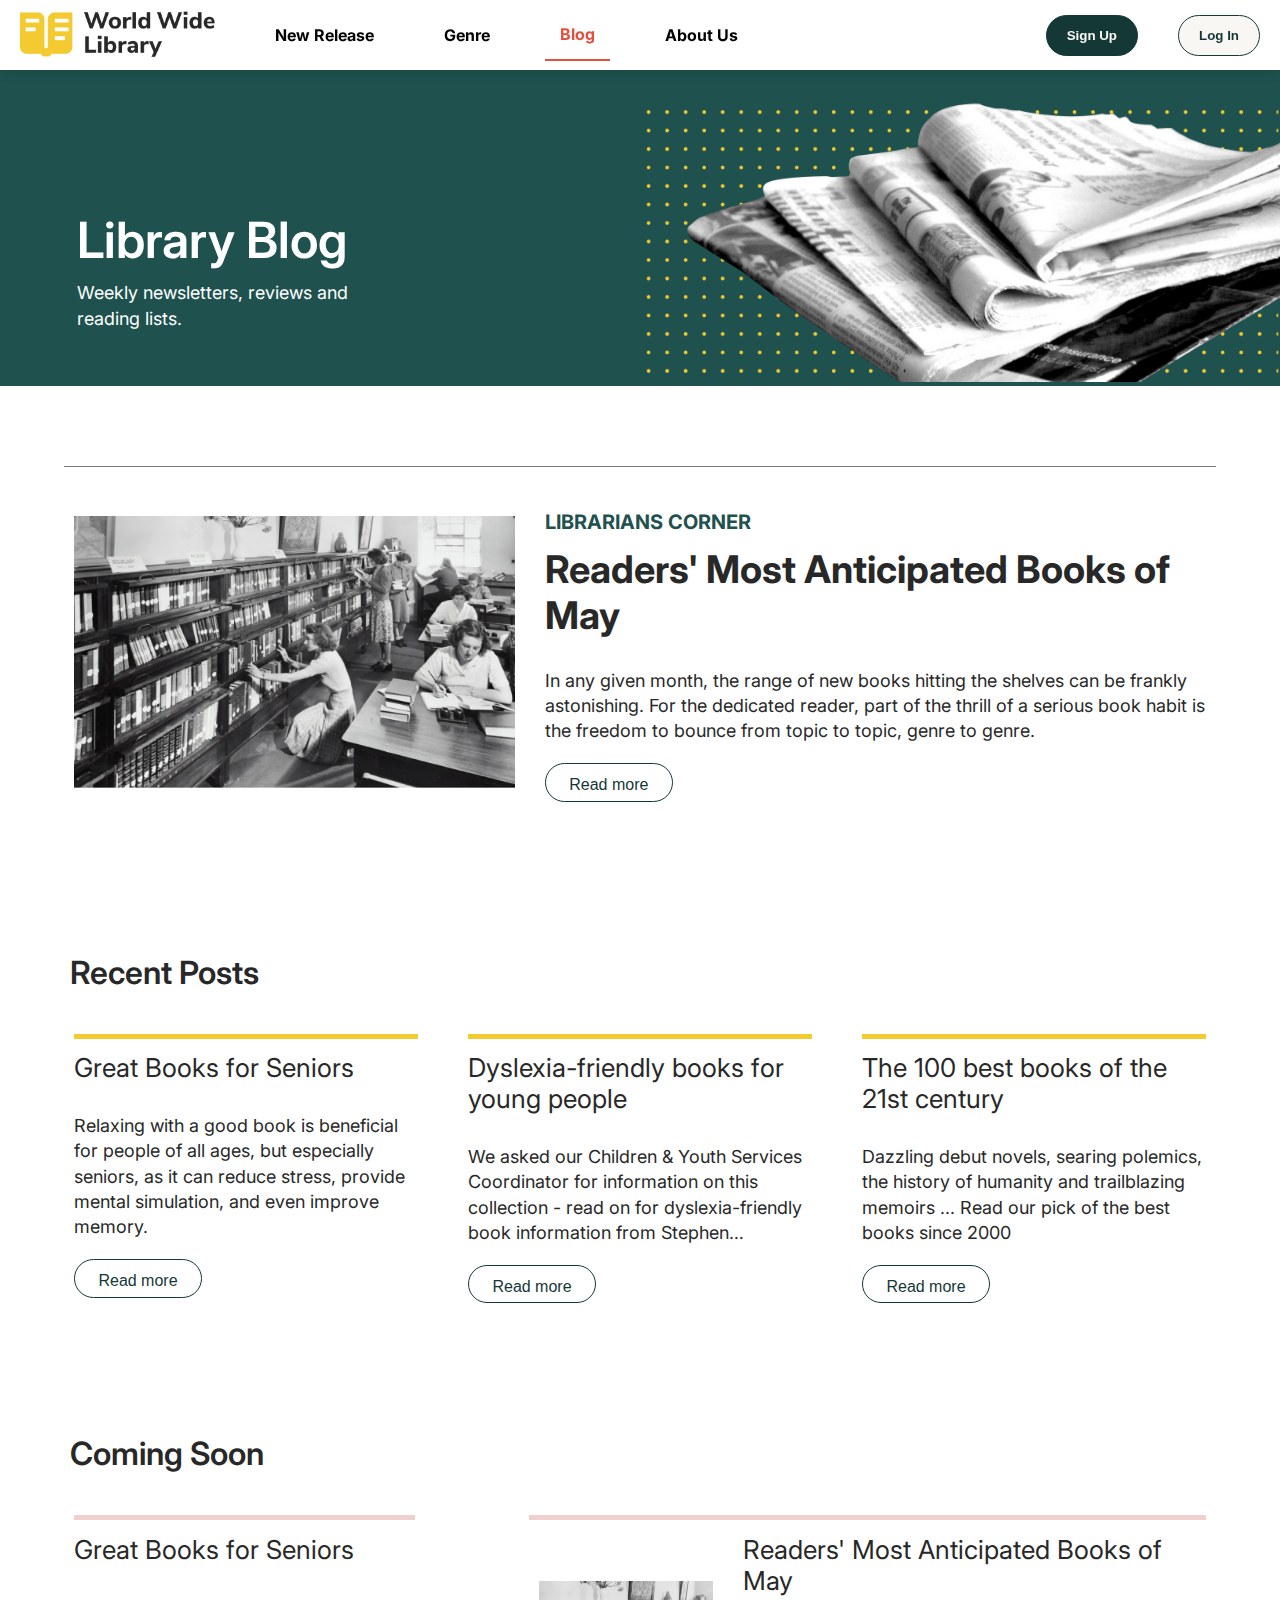
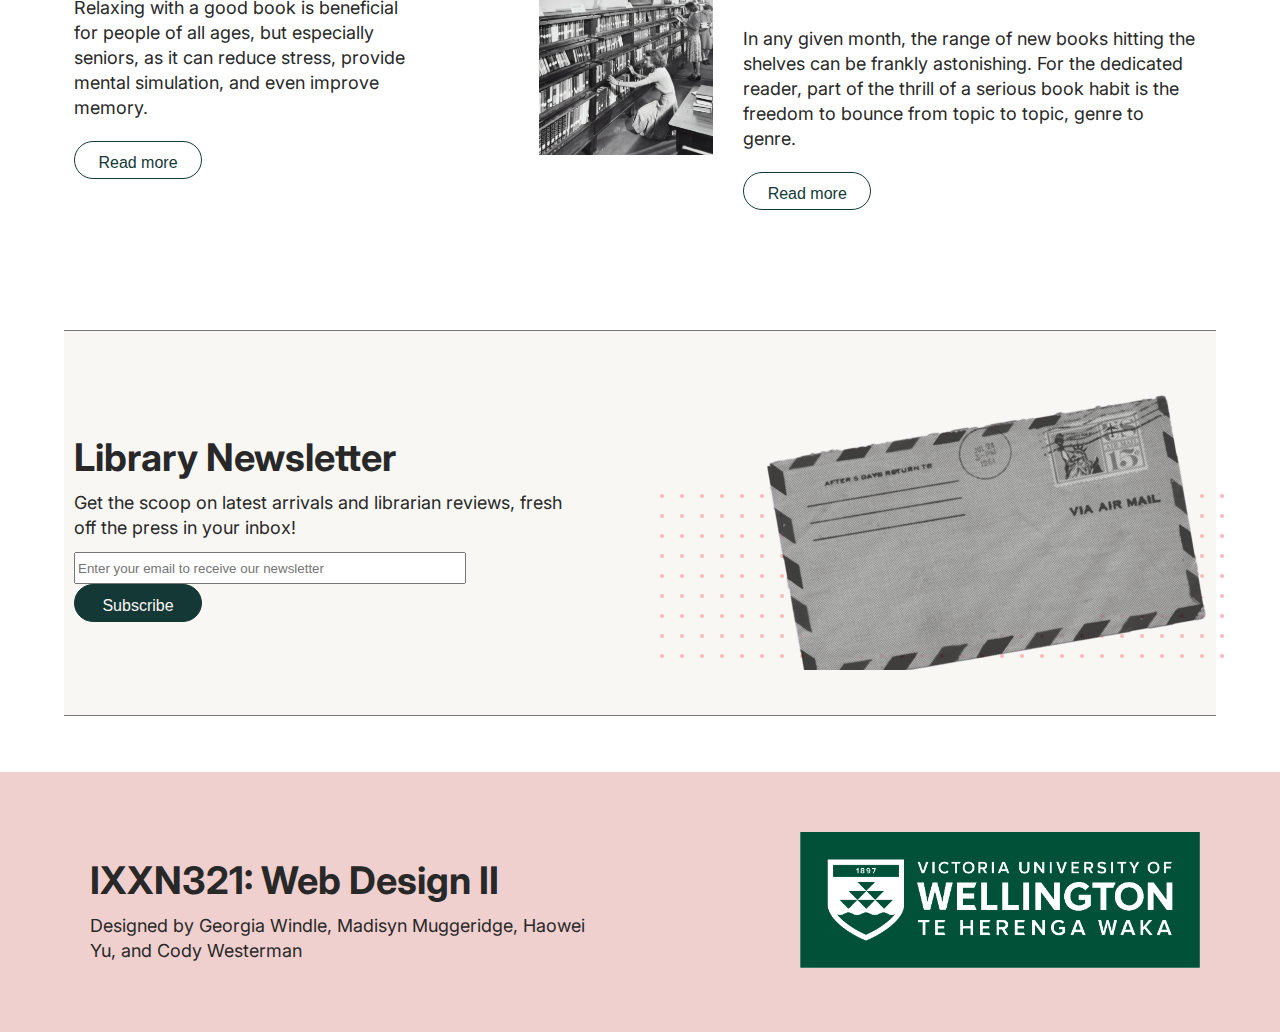
==== commit 20a1348a: "Footer alteration" ====
--- a/blog.html
+++ b/blog.html
@@ -38,8 +38,10 @@
         </div>
     </header>
 
-    <div class="medium-spacer"></div>
-    
+  <div class="medium-spacer"></div>
+  <div class="medium-spacer"></div>
+
+
     <div class="blog-grid-container blog-librarian-section"> <!-- Blog call to action section -->
         <div><img src="Assets/old-library.png" id="blog-image" alt="Black and white picture of women in library"></div>
         <div class="blog-content">
@@ -51,6 +53,8 @@
           </div>
       </div>
 
+  <div class="medium-spacer"></div>
+  <div class="medium-spacer"></div>
 
     <h3 class="blog-tile-heading">Recent Posts</h3>   <!-- Blog post tiles (recent posts) -->
     <div class="blog-post-container">
@@ -75,6 +79,7 @@
     </div>
 
     <div class="medium-spacer"></div>
+    <div class="medium-spacer"></div>
 
     <h3 class="blog-tile-heading">Coming Soon</h3> 
   <div class="coming-soon-container"> <!-- Blog post tiles (coming soon) -->
@@ -96,6 +101,7 @@
   </div>
 
   <div class="medium-spacer"></div>
+  <div class="medium-spacer"></div>
 
   <div class="newsletter-grid-container" id="horizontal-lines"> <!-- Newsletter call to action section -->
     <div id="newsletter-content">
@@ -114,7 +120,7 @@
 
   <div class="footer-container"> <!-- Footer Section -->
     <div id="footer-content">
-      <h2 id="newsletter">IXX321: Web Design II</h2>
+      <h2 id="newsletter">IXXN321: Web Design II</h2>
       <p id="newsletter-text">Designed by Georgia Windle, Madisyn Muggeridge, Haowei Yu, and Cody Westerman</p>
     </div>
     <div class="footer-image">
--- a/CSS/style.css
+++ b/CSS/style.css
@@ -145,9 +145,9 @@
 }
 
 #hero-input{
-width: 20vw;
-height: 2.3vw;
-padding-left: 4px;
+  width: 20vw;
+  height: 2.3vw;
+  padding-left: 4px;
 }
 
 #hero-input::placeholder{
@@ -234,8 +234,6 @@
   grid-gap: 30px;
 }
 
-
-
 .book-description-container{
   grid-template-columns: 50fr 50fr;
   border-bottom: 1px #787878 solid;
@@ -375,7 +373,7 @@
 }
 
 
-/* fonts  */
+/* Text details  */
 h3 {
   margin-left: 8.5vw;
   font-style: normal;
@@ -459,6 +457,8 @@
     text-align: center;
 }
 
+/* Footer */
+
 .footer-container {
   display: flex;
   justify-content: space-evenly;
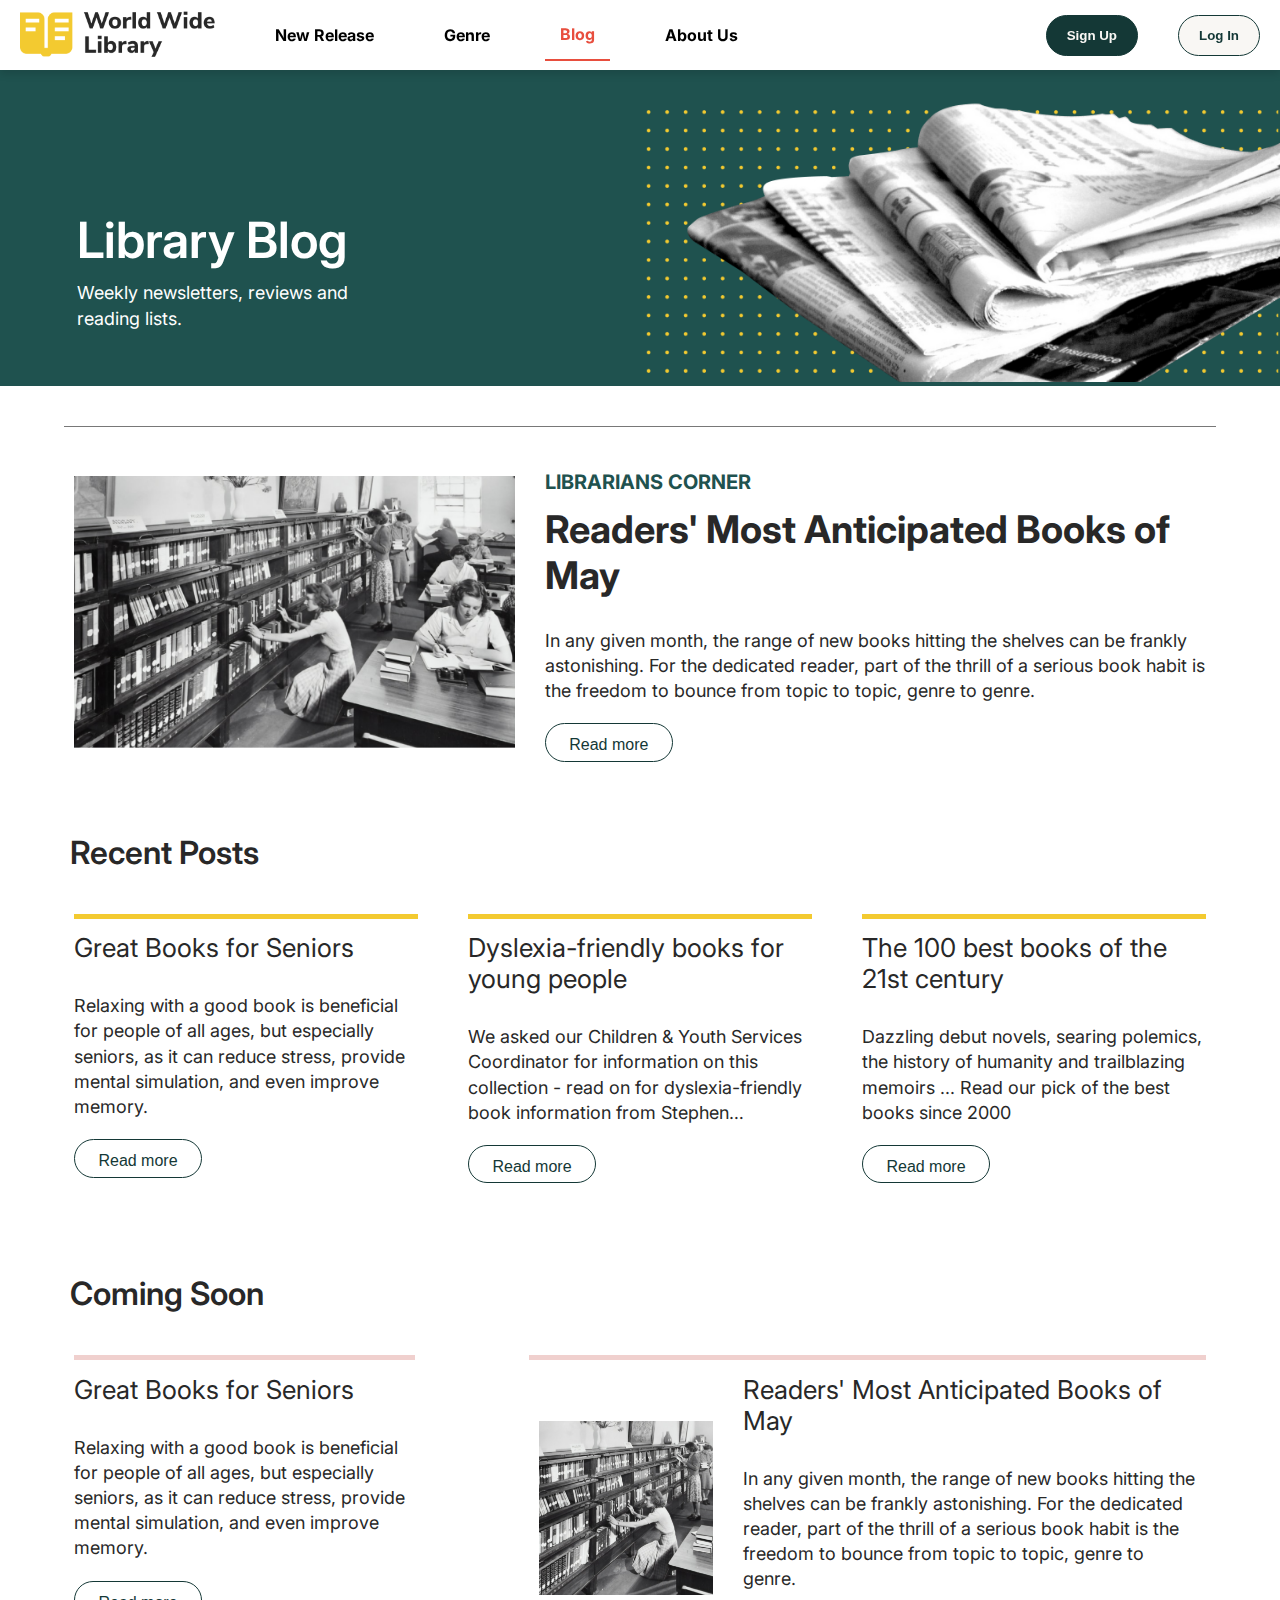
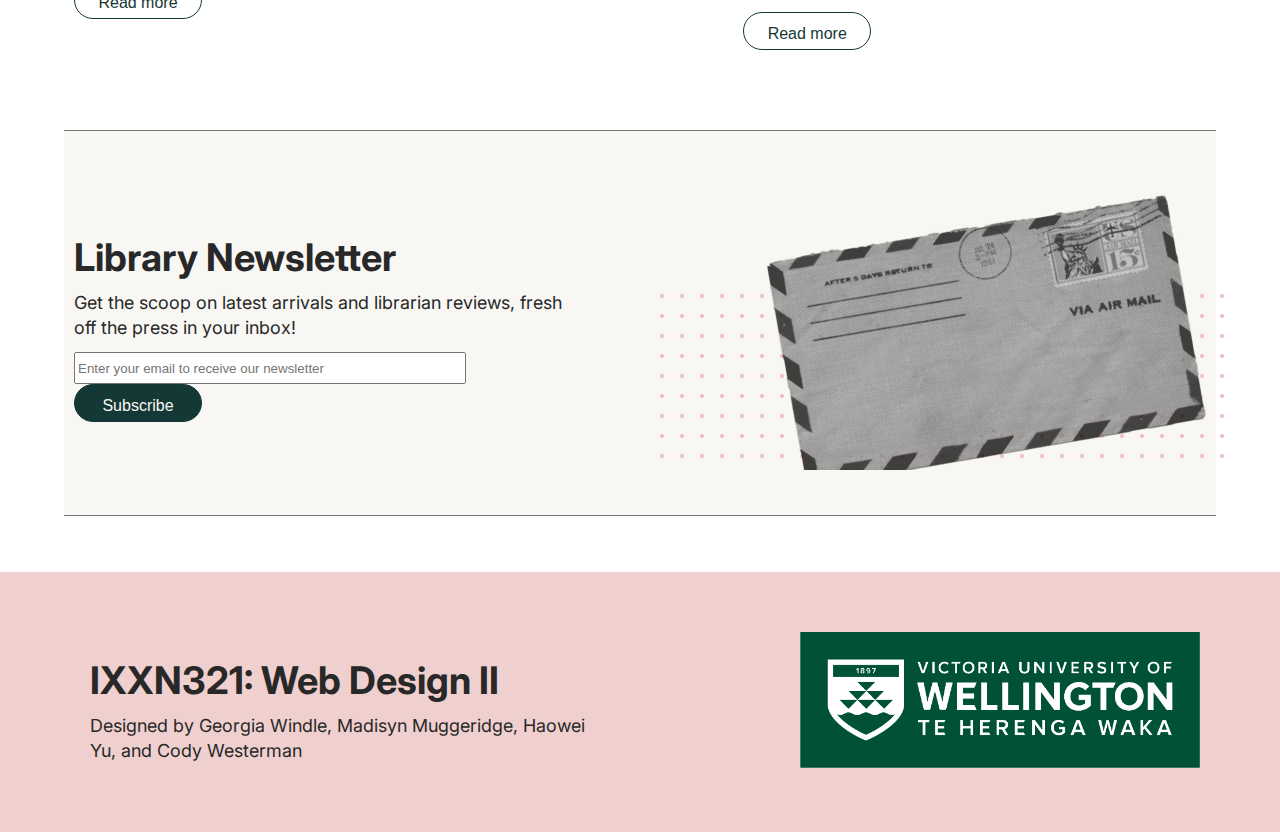
==== commit 23c66986: "Merge branch 'cody'" ====
--- a/blog.html
+++ b/blog.html
@@ -14,15 +14,15 @@
 
 <body>
 
-  <div id="nav-container">
-    <div id="links">
+  <div id="nav-container"> <!-- fixed nav bar-->
+    <div id="links"> <!-- main links to pages-->
         <a class="nav-links" id="logo" href="index.html"><img src=Assets/WWL_logo.png width="200px"></a>
         <a class="nav-links" href='#'>New Release</a>
         <a class="nav-links" href='#'>Genre</a>
         <a class="nav-links current-page" href='blog.html'>Blog</a>
         <a class="nav-links" href='#'>About Us</a>
     </div>
-    <div id="buttons-home">
+    <div id="buttons-home"> <!-- account links-->
         <button id="signup" type="button">Sign Up</button>
         <button id="login" type="button">Log In</button>
     </div>
@@ -38,10 +38,8 @@
         </div>
     </header>
 
-  <div class="medium-spacer"></div>
-  <div class="medium-spacer"></div>
-
-
+    <div class="medium-spacer"></div>
+    
     <div class="blog-grid-container blog-librarian-section"> <!-- Blog call to action section -->
         <div><img src="Assets/old-library.png" id="blog-image" alt="Black and white picture of women in library"></div>
         <div class="blog-content">
@@ -53,8 +51,6 @@
           </div>
       </div>
 
-  <div class="medium-spacer"></div>
-  <div class="medium-spacer"></div>
 
     <h3 class="blog-tile-heading">Recent Posts</h3>   <!-- Blog post tiles (recent posts) -->
     <div class="blog-post-container">
@@ -79,7 +75,6 @@
     </div>
 
     <div class="medium-spacer"></div>
-    <div class="medium-spacer"></div>
 
     <h3 class="blog-tile-heading">Coming Soon</h3> 
   <div class="coming-soon-container"> <!-- Blog post tiles (coming soon) -->
@@ -100,7 +95,6 @@
     </div>
   </div>
 
-  <div class="medium-spacer"></div>
   <div class="medium-spacer"></div>
 
   <div class="newsletter-grid-container" id="horizontal-lines"> <!-- Newsletter call to action section -->
